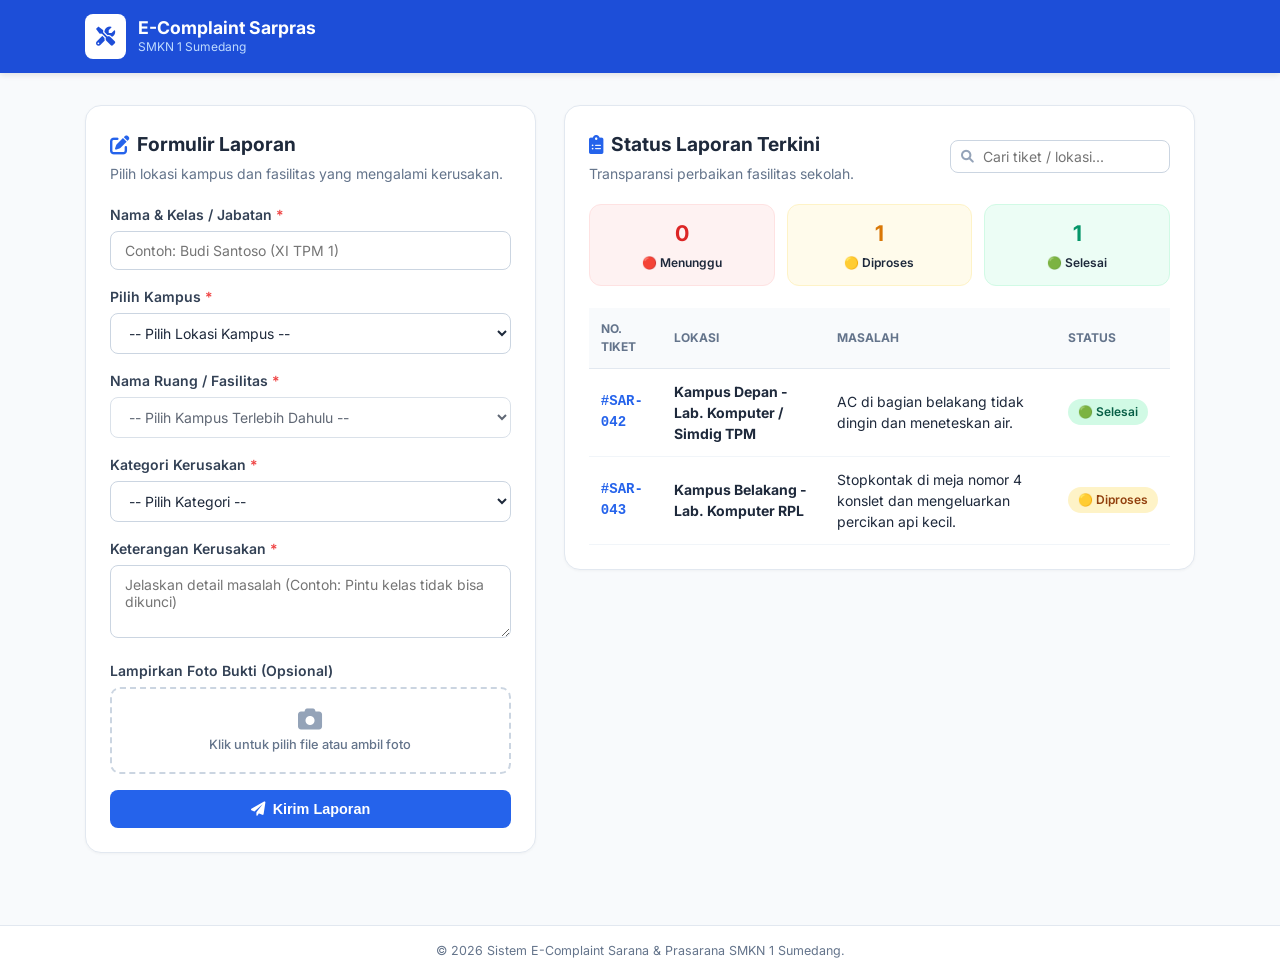
==== index.html @ 17ae6328 "Add files via upload" ====
<!DOCTYPE html>
<html lang="id">
<head>
    <meta charset="UTF-8">
    <meta name="viewport" content="width=device-width, initial-scale=1.0">
    <title>Pelapor - E-Complaint Sarpras SMKN 1 Sumedang</title>
    <link rel="stylesheet" href="style.css">
    <link href="https://cdnjs.cloudflare.com/ajax/libs/font-awesome/6.0.0/css/all.min.css" rel="stylesheet">
</head>
<body>

    <!-- Navbar -->
    <nav class="navbar">
        <div class="navbar-container">
            <div class="brand">
                <div class="brand-icon">
                    <i class="fas fa-tools"></i>
                </div>
                <div class="brand-text">
                    <h1>E-Complaint Sarpras</h1>
                    <p>SMKN 1 Sumedang</p>
                </div>
            </div>
        </div>
    </nav>

    <!-- Main Content -->
    <main class="container">

        <!-- Alert Nomor Tiket -->
        <div id="ticket-alert" class="alert-success hidden">
            <div class="alert-content">
                <i class="fas fa-check-circle alert-icon"></i>
                <div>
                    <div class="alert-title">Laporan Berhasil Dikirim!</div>
                    <p class="alert-desc">Simpan nomor tiket Anda untuk memantau proses perbaikan:</p>
                    <div class="ticket-badge-box" id="generated-ticket-id">#SAR-000</div>
                </div>
            </div>
            <button onclick="document.getElementById('ticket-alert').classList.add('hidden')" class="btn-close">
                <i class="fas fa-times"></i>
            </button>
        </div>

        <div class="grid-layout">
            
            <!-- Kolom Kiri: Formulir Laporan -->
            <div>
                <div class="card">
                    <h2 class="card-title"><i class="fas fa-edit"></i> Formulir Laporan</h2>
                    <p class="card-subtitle">Pilih lokasi kampus dan fasilitas yang mengalami kerusakan.</p>

                    <form id="report-form">
                        <div class="form-group">
                            <label class="form-label">Nama & Kelas / Jabatan <span class="required">*</span></label>
                            <input type="text" id="reporter" class="form-control" required placeholder="Contoh: Budi Santoso (XI TPM 1)">
                        </div>

                        <!-- Pilih Kampus -->
                        <div class="form-group">
                            <label class="form-label">Pilih Kampus <span class="required">*</span></label>
                            <select id="campus" class="form-control" required onchange="updateRoomOptions()">
                                <option value="">-- Pilih Lokasi Kampus --</option>
                                <option value="Kampus Depan">Kampus Depan (Tapak A)</option>
                                <option value="Kampus Belakang">Kampus Belakang (Tapak B)</option>
                            </select>
                        </div>

                        <!-- Pilih Ruangan / Fasilitas (Dinamis) -->
                        <div class="form-group">
                            <label class="form-label">Nama Ruang / Fasilitas <span class="required">*</span></label>
                            <select id="location" class="form-control" required disabled onchange="checkCustomLocation(this)">
                                <option value="">-- Pilih Kampus Terlebih Dahulu --</option>
                            </select>
                        </div>

                        <!-- Input Manual Jika Memilih Lainnya -->
                        <div id="custom-location-group" class="form-group hidden">
                            <label class="form-label">Tuliskan Nama Ruang / Fasilitas Lainnya <span class="required">*</span></label>
                            <input type="text" id="custom-location" class="form-control" placeholder="Contoh: Pos Satpam / Ruang Ekstrakurikuler Baru">
                        </div>

                        <!-- Kategori Kerusakan -->
                        <div class="form-group">
                            <label class="form-label">Kategori Kerusakan <span class="required">*</span></label>
                            <select id="category" class="form-control" required>
                                <option value="">-- Pilih Kategori --</option>
                                <option value="Furnitur (Meja/Kursi/Pintu)">Furnitur (Meja/Kursi/Pintu)</option>
                                <option value="Multimedia / AC / Kipas / Komputer">Multimedia / AC / Kipas / Komputer</option>
                                <option value="Kelistrikan (Lampu/Stopkontak/Gardu)">Kelistrikan (Lampu/Stopkontak/Gardu)</option>
                                <option value="Pipa / Air / Sanitasi / WC">Pipa / Air / Sanitasi / WC</option>
                                <option value="Mesin / Alat Praktik">Mesin / Alat Praktik</option>
                                <option value="Lainnya">Lainnya</option>
                            </select>
                        </div>

                        <!-- Keterangan Kerusakan -->
                        <div class="form-group">
                            <label class="form-label">Keterangan Kerusakan <span class="required">*</span></label>
                            <textarea id="description" rows="3" class="form-control" required placeholder="Jelaskan detail masalah (Contoh: Pintu kelas tidak bisa dikunci)"></textarea>
                        </div>

                        <!-- Lampirkan Foto -->
                        <div class="form-group">
                            <label class="form-label">Lampirkan Foto Bukti (Opsional)</label>
                            <div class="upload-box">
                                <input type="file" id="photo" accept="image/*" onchange="previewImage(event)">
                                <div id="upload-placeholder">
                                    <i class="fas fa-camera upload-icon"></i>
                                    <p class="upload-text">Klik untuk pilih file atau ambil foto</p>
                                </div>
                                <img id="photo-preview" class="preview-img hidden" alt="Preview Foto">
                            </div>
                        </div>

                        <button type="submit" class="btn-primary">
                            <i class="fas fa-paper-plane"></i>
                            <span>Kirim Laporan</span>
                        </button>
                    </form>
                </div>
            </div>

            <!-- Kolom Kanan: Status Laporan Publik -->
            <div>
                <div class="card">
                    <div class="card-header-flex">
                        <div>
                            <h2 class="card-title"><i class="fas fa-clipboard-list"></i> Status Laporan Terkini</h2>
                            <p class="card-subtitle" style="margin-bottom: 0;">Transparansi perbaikan fasilitas sekolah.</p>
                        </div>
                        
                        <div class="search-box">
                            <i class="fas fa-search"></i>
                            <input type="text" id="search-ticket" class="form-control" onkeyup="renderPublicTable()" placeholder="Cari tiket / lokasi...">
                        </div>
                    </div>

                    <!-- Statistik Singkat -->
                    <div class="stats-grid">
                        <div class="stat-card pending">
                            <span class="stat-number" id="stat-pending">0</span>
                            <span class="stat-label">🔴 Menunggu</span>
                        </div>
                        <div class="stat-card progress">
                            <span class="stat-number" id="stat-progress">0</span>
                            <span class="stat-label">🟡 Diproses</span>
                        </div>
                        <div class="stat-card resolved">
                            <span class="stat-number" id="stat-resolved">0</span>
                            <span class="stat-label">🟢 Selesai</span>
                        </div>
                    </div>

                    <!-- Tabel Publik -->
                    <div class="table-responsive">
                        <table>
                            <thead>
                                <tr>
                                    <th>No. Tiket</th>
                                    <th>Lokasi</th>
                                    <th>Masalah</th>
                                    <th>Status</th>
                                </tr>
                            </thead>
                            <tbody id="public-table-body">
                                <!-- Data dirender via script.js -->
                            </tbody>
                        </table>
                    </div>
                </div>
            </div>

        </div>
    </main>

    <footer>
        &copy; 2026 Sistem E-Complaint Sarana & Prasarana SMKN 1 Sumedang.
    </footer>

    <script src="script.js"></script>
</body>
</html>
---- style.css ----
@import url('https://fonts.googleapis.com/css2?family=Inter:wght@400;500;600;700&display=swap');

* {
    box-sizing: border-box;
    margin: 0;
    padding: 0;
}

body {
    font-family: 'Inter', sans-serif;
    background-color: #f8fafc;
    color: #1e293b;
    min-height: 100vh;
    display: flex;
    flex-direction: column;
    line-height: 1.5;
}

/* Navbar */
.navbar {
    background-color: #1d4ed8;
    color: #ffffff;
    box-shadow: 0 2px 6px rgba(0, 0, 0, 0.1);
    position: sticky;
    top: 0;
    z-index: 50;
}

.navbar-container {
    max-width: 1150px;
    margin: 0 auto;
    padding: 14px 20px;
    display: flex;
    align-items: center;
}

.brand {
    display: flex;
    align-items: center;
    gap: 12px;
}

.brand-icon {
    background-color: #ffffff;
    color: #1d4ed8;
    padding: 8px 11px;
    border-radius: 8px;
    font-size: 1.2rem;
}

.brand-text h1 {
    font-size: 1.1rem;
    font-weight: 700;
    line-height: 1.2;
}

.brand-text p {
    font-size: 0.75rem;
    color: #bfdbfe;
}

/* Main Container */
.container {
    max-width: 1150px;
    width: 100%;
    margin: 0 auto;
    padding: 32px 20px;
    flex-grow: 1;
}

/* Alert Box */
.alert-success {
    background-color: #ecfdf5;
    border-left: 4px solid #10b981;
    padding: 18px 20px;
    border-radius: 0 12px 12px 0;
    margin-bottom: 24px;
    display: flex;
    justify-content: space-between;
    align-items: flex-start;
    box-shadow: 0 1px 3px rgba(0, 0, 0, 0.05);
}

.alert-content {
    display: flex;
    gap: 14px;
    align-items: flex-start;
}

.alert-icon {
    color: #10b981;
    font-size: 1.6rem;
    margin-top: 2px;
}

.alert-title {
    color: #065f46;
    font-weight: 700;
    font-size: 1.05rem;
}

.alert-desc {
    color: #047857;
    font-size: 0.875rem;
    margin-top: 2px;
}

.ticket-badge-box {
    display: inline-block;
    background-color: #ffffff;
    border: 1px solid #6ee7b7;
    padding: 6px 16px;
    border-radius: 8px;
    font-family: monospace;
    font-size: 1.25rem;
    font-weight: 700;
    color: #047857;
    margin-top: 8px;
    user-select: all;
}

.btn-close {
    background: none;
    border: none;
    color: #10b981;
    font-size: 1.1rem;
    cursor: pointer;
}

/* Grid Layout */
.grid-layout {
    display: grid;
    grid-template-columns: 1fr;
    gap: 28px;
}

::-webkit-scrollbar{
    display: none;
}

@media (min-width: 960px) {
    .grid-layout {
        grid-template-columns: 5fr 7fr;
    }
}

/* Penyesuaian Responsif untuk Perangkat Mobile */
@media (max-width: 768px) {
    .navbar-container {
        padding: 12px 16px;
    }
    
    .container {
        padding: 16px 12px;
    }

    .card {
        padding: 16px;
        border-radius: 12px;
    }

    .stats-grid {
        grid-template-columns: 1fr;
        gap: 8px;
    }

    .card-header-flex {
        flex-direction: column;
        align-items: stretch;
    }

    .search-box {
        max-width: 100%;
    }
}

/* Style untuk input manual jika memilih opsi 'Lainnya' */
#custom-location-group {
    margin-top: 10px;
    animation: fadeIn 0.3s ease-in-out;
}

@keyframes fadeIn {
    from { opacity: 0; transform: translateY(-5px); }
    to { opacity: 1; transform: translateY(0); }
}

/* Card */
.card {
    background-color: #ffffff;
    border-radius: 16px;
    border: 1px solid #e2e8f0;
    padding: 24px;
    box-shadow: 0 1px 3px rgba(0, 0, 0, 0.04);
}

.card-title {
    font-size: 1.2rem;
    font-weight: 700;
    color: #1e293b;
    display: flex;
    align-items: center;
    gap: 8px;
    margin-bottom: 4px;
}

.card-title i {
    color: #2563eb;
}

.card-subtitle {
    font-size: 0.875rem;
    color: #64748b;
    margin-bottom: 20px;
}

/* Form Elements */
.form-group {
    margin-bottom: 16px;
}

.form-label {
    display: block;
    font-size: 0.875rem;
    font-weight: 600;
    color: #334155;
    margin-bottom: 6px;
}

.required {
    color: #ef4444;
}

.form-control {
    width: 100%;
    padding: 10px 14px;
    border: 1px solid #cbd5e1;
    border-radius: 8px;
    font-family: inherit;
    font-size: 0.875rem;
    color: #1e293b;
    background-color: #ffffff;
    transition: border-color 0.2s, box-shadow 0.2s;
}

.form-control:focus {
    outline: none;
    border-color: #3b82f6;
    box-shadow: 0 0 0 3px rgba(59, 130, 246, 0.15);
}

textarea.form-control {
    resize: vertical;
}

/* Upload Area */
.upload-box {
    border: 2px dashed #cbd5e1;
    border-radius: 10px;
    padding: 18px;
    text-align: center;
    cursor: pointer;
    position: relative;
    transition: background-color 0.2s;
}

.upload-box:hover {
    background-color: #f8fafc;
}

.upload-box input[type="file"] {
    position: absolute;
    inset: 0;
    width: 100%;
    height: 100%;
    opacity: 0;
    cursor: pointer;
}

.upload-icon {
    font-size: 1.5rem;
    color: #94a3b8;
    margin-bottom: 4px;
}

.upload-text {
    font-size: 0.8rem;
    color: #64748b;
    font-weight: 500;
}

.preview-img {
    max-height: 140px;
    margin: 0 auto;
    border-radius: 8px;
    display: block;
}

/* Buttons */
.btn-primary {
    width: 100%;
    background-color: #2563eb;
    color: #ffffff;
    border: none;
    padding: 11px 16px;
    border-radius: 8px;
    font-size: 0.9rem;
    font-weight: 600;
    cursor: pointer;
    display: flex;
    align-items: center;
    justify-content: center;
    gap: 8px;
    transition: background-color 0.2s;
}

.btn-primary:hover {
    background-color: #1d4ed8;
}

/* Search & Stats */
.card-header-flex {
    display: flex;
    flex-wrap: wrap;
    justify-content: space-between;
    align-items: center;
    gap: 14px;
    margin-bottom: 20px;
}

.search-box {
    position: relative;
    width: 100%;
    max-width: 220px;
}

.search-box input {
    padding-left: 32px;
    padding-top: 7px;
    padding-bottom: 7px;
}

.search-box i {
    position: absolute;
    left: 11px;
    top: 50%;
    transform: translateY(-50%);
    color: #94a3b8;
    font-size: 0.8rem;
}

.stats-grid {
    display: grid;
    grid-template-columns: repeat(3, 1fr);
    gap: 12px;
    margin-bottom: 22px;
    text-align: center;
}

.stat-card {
    padding: 12px;
    border-radius: 12px;
}

.stat-card.pending { background-color: #fef2f2; border: 1px solid #fee2e2; }
.stat-card.progress { background-color: #fffbeb; border: 1px solid #fef3c7; }
.stat-card.resolved { background-color: #ecfdf5; border: 1px solid #d1fae5; }

.stat-number { display: block; font-size: 1.35rem; font-weight: 700; }
.stat-card.pending .stat-number { color: #dc2626; }
.stat-card.progress .stat-number { color: #d97706; }
.stat-card.resolved .stat-number { color: #059669; }

.stat-label { font-size: 0.75rem; font-weight: 600; }

/* Table */
.table-responsive { overflow-x: auto; }
table { width: 100%; border-collapse: collapse; text-align: left; }
thead tr { background-color: #f8fafc; border-bottom: 1px solid #e2e8f0; font-size: 0.75rem; text-transform: uppercase; color: #64748b; }
th, td { padding: 12px; }
tbody tr { border-bottom: 1px solid #f1f5f9; font-size: 0.875rem; }
tbody tr:hover { background-color: #f8fafc; }
.ticket-code { font-family: monospace; font-weight: 700; color: #2563eb; }
.text-muted { color: #94a3b8; font-size: 0.78rem; }
.text-center { text-align: center; }

/* Badges */
.badge { display: inline-block; padding: 4px 10px; border-radius: 999px; font-size: 0.75rem; font-weight: 600; white-space: nowrap; }
.badge-pending { background-color: #fee2e2; color: #991b1b; }
.badge-progress { background-color: #fef3c7; color: #92400e; }
.badge-resolved { background-color: #d1fae5; color: #065f46; }

footer { background-color: #ffffff; border-top: 1px solid #e2e8f0; padding: 16px; text-align: center; font-size: 0.78rem; color: #64748b; margin-top: 40px; }
.hidden { display: none !important; }
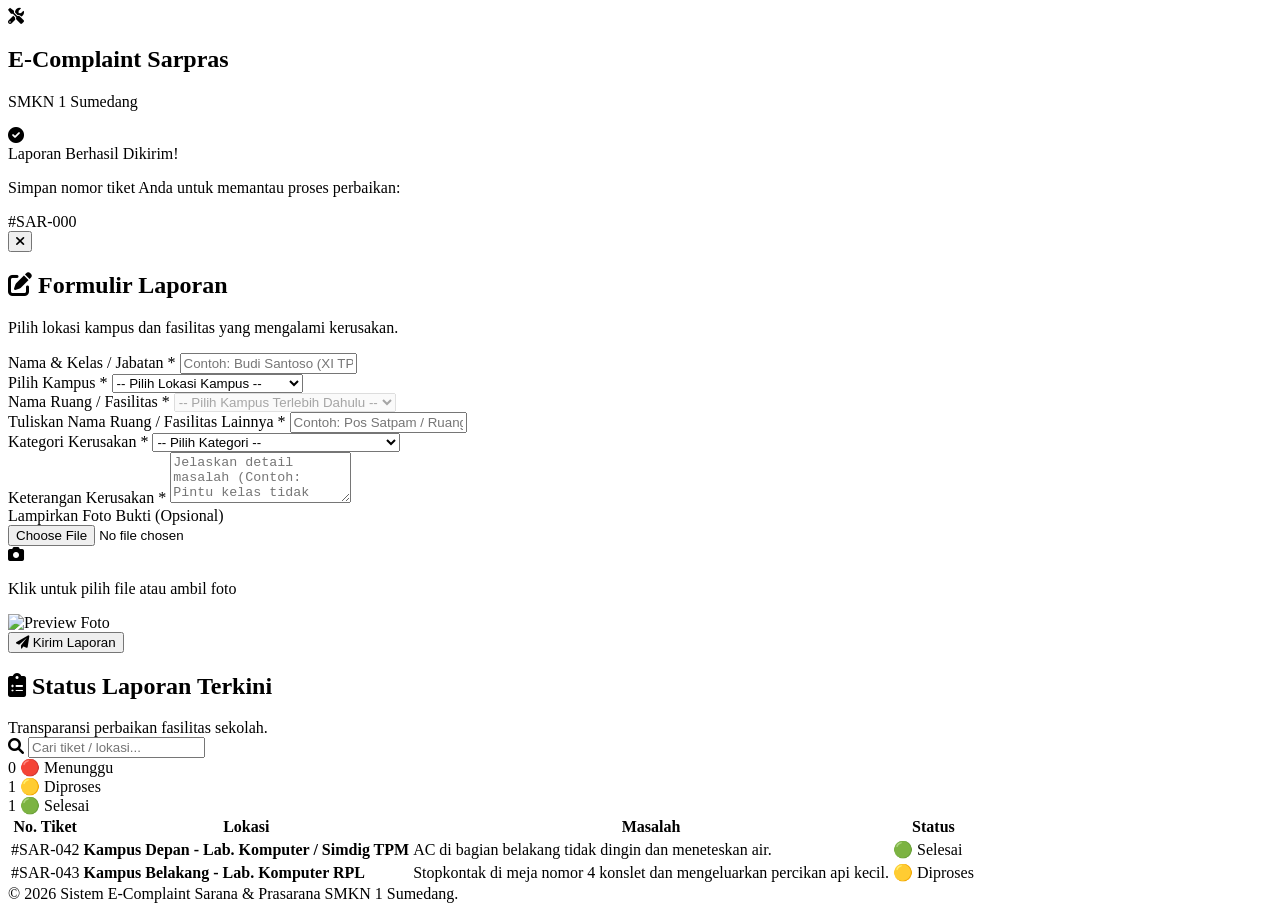
==== commit 52fa6763: "Change stylesheet link from style.css to index.css" ====
--- a/index.html
+++ b/index.html
@@ -4,7 +4,7 @@
     <meta charset="UTF-8">
     <meta name="viewport" content="width=device-width, initial-scale=1.0">
     <title>Pelapor - E-Complaint Sarpras SMKN 1 Sumedang</title>
-    <link rel="stylesheet" href="style.css">
+    <link rel="stylesheet" href="index.css">
     <link href="https://cdnjs.cloudflare.com/ajax/libs/font-awesome/6.0.0/css/all.min.css" rel="stylesheet">
 </head>
 <body>
@@ -180,4 +180,4 @@
 
     <script src="script.js"></script>
 </body>
-</html>+</html>
